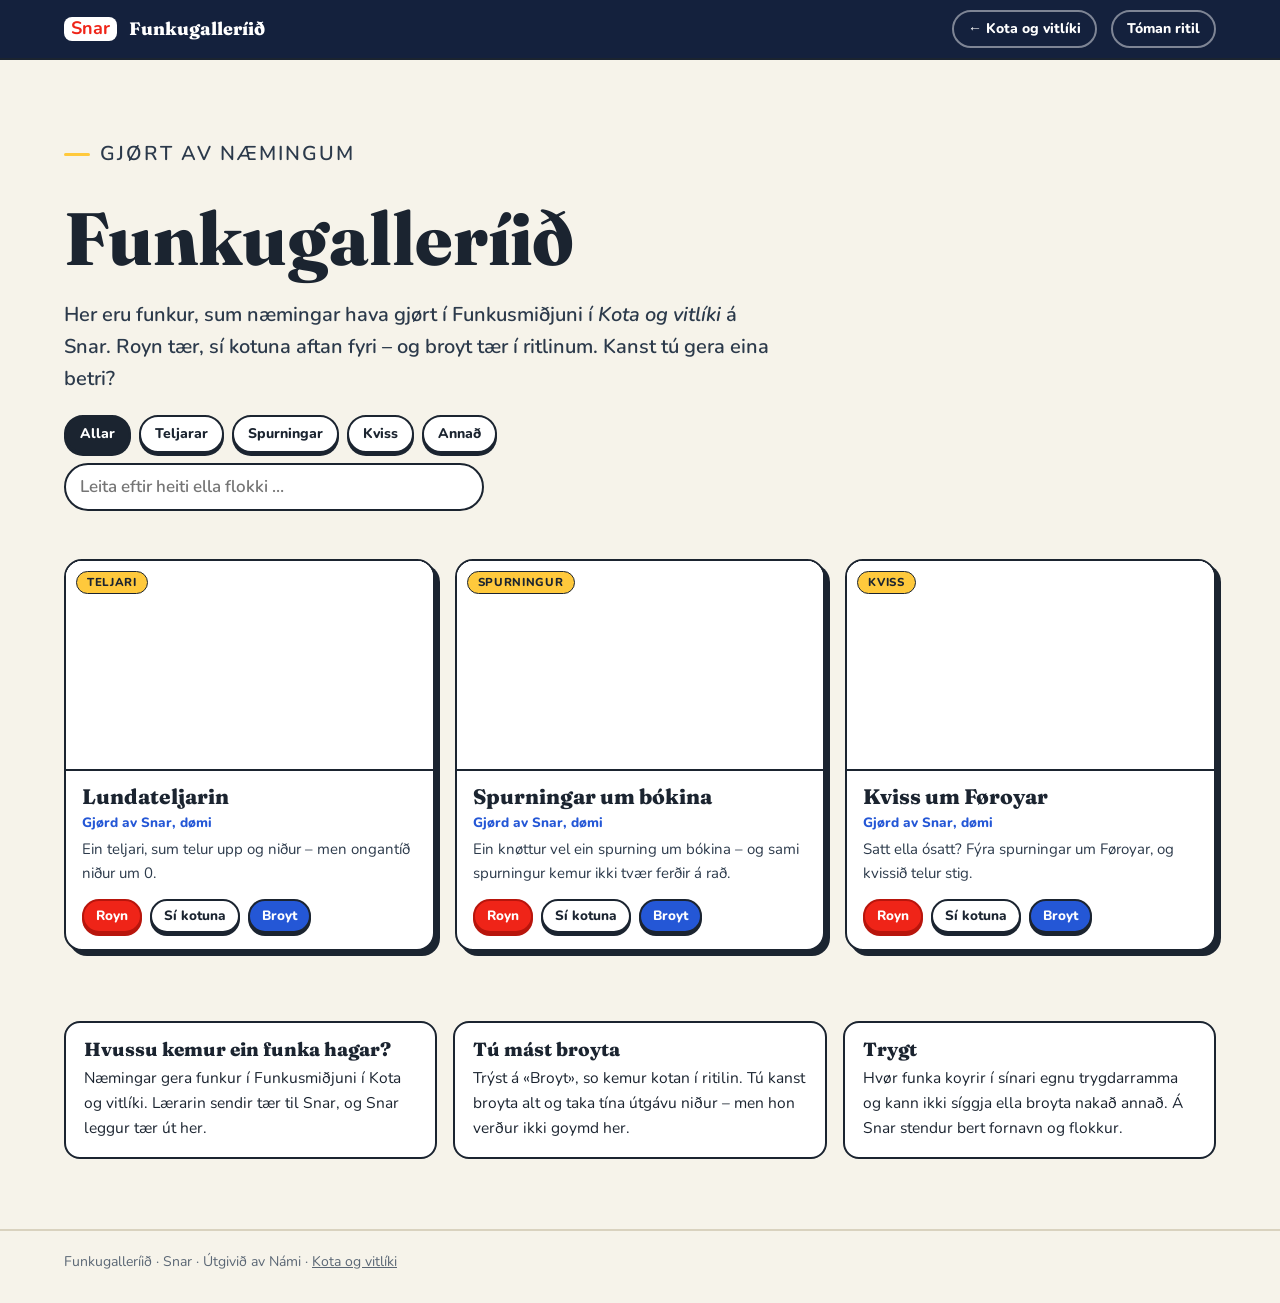
==== index.html @ 1ce0456b "Funkugalleríið: forsíða, ritil og skript" ====
<!DOCTYPE html>
<html lang="fo">
<head>
<meta charset="utf-8">
<meta name="viewport" content="width=device-width,initial-scale=1">
<title>Funkugalleríið · Snar</title>
<meta name="description" content="Funkur, sum næmingar hava gjørt í Kota og vitlíki á Snar. Royn tær, sí kotuna og broyt tær.">
<link href="https://fonts.googleapis.com/css2?family=Fraunces:opsz,wght@9..144,700;9..144,800&family=Nunito:wght@400;600;700;800&display=swap" rel="stylesheet">
<link rel="stylesheet" href="felags.css">
<style>
.hero{padding-top:clamp(30px,5vw,60px);padding-bottom:clamp(20px,3vw,34px)}
.hero h1{font-size:clamp(40px,6vw,74px);margin:10px 0 12px}
.hero p{max-width:720px;font-size:clamp(17px,1.8vw,20px);font-weight:600;color:var(--ink2)}
.filters{display:flex;flex-wrap:wrap;gap:8px;margin:18px 0 6px}
.filters button{min-height:38px;padding:6px 14px;border-radius:999px;border:2px solid var(--ink);background:var(--w);font:800 14px/1.2 Nunito,sans-serif;cursor:pointer;box-shadow:0 3px 0 var(--ink)}
.filters button[aria-pressed="true"]{background:var(--ink);color:#fff}
.search{display:flex;gap:8px;margin-top:10px;max-width:420px}
.search input{flex:1;min-height:42px;padding:8px 14px;border:2px solid var(--ink);border-radius:999px;background:var(--w);font-weight:600}
.grid{display:grid;grid-template-columns:repeat(auto-fill,minmax(280px,1fr));gap:20px;padding-top:14px;padding-bottom:clamp(40px,6vw,70px)}
.card{display:flex;flex-direction:column;background:var(--w);border:2px solid var(--ink);border-radius:18px;box-shadow:5px 5px 0 var(--ink);overflow:hidden}
.card__view{position:relative;height:210px;background:#fff;border-bottom:2px solid var(--ink);overflow:hidden}
.card__view iframe{position:absolute;left:0;top:0;width:200%;height:200%;border:0;transform:scale(.5);transform-origin:0 0;pointer-events:none;background:#fff}
.card__view button{position:absolute;inset:0;width:100%;height:100%;border:0;background:transparent;cursor:pointer}
.card__view button:hover{background:rgba(255,201,60,.12)}
.card__slag{position:absolute;left:10px;top:10px;padding:3px 10px;border-radius:999px;border:1.5px solid var(--ink);background:var(--yel);font:800 11.5px/1.3 Nunito,sans-serif;letter-spacing:.06em;text-transform:uppercase;pointer-events:none}
.card__body{display:flex;flex-direction:column;gap:6px;padding:14px 16px 16px;flex:1}
.card__body h2{font-size:21px}
.card__by{font:800 13.5px/1.3 Nunito,sans-serif;color:var(--c1)}
.card__body p{margin:0;font-size:15px;color:var(--ink2);flex:1}
.card__btns{display:flex;flex-wrap:wrap;gap:8px;margin-top:8px}
.tomt{grid-column:1/-1;padding:24px;border:2px dashed var(--line);border-radius:18px;text-align:center;color:var(--mut);font-weight:700}
.info{display:grid;grid-template-columns:repeat(3,minmax(0,1fr));gap:16px;padding-bottom:clamp(40px,6vw,70px)}
.info div{background:var(--w);border:2px solid var(--ink);border-radius:16px;padding:16px 18px;font-size:15.5px}
.info h3{font-size:19px;margin-bottom:6px}
/* modal */
.modal{position:fixed;inset:0;z-index:50;display:flex;align-items:center;justify-content:center;padding:clamp(8px,3vw,30px);background:rgba(20,33,61,.72)}
.modal__box{display:flex;flex-direction:column;width:min(1100px,100%);height:min(820px,100%);background:var(--w);border:2px solid var(--ink);border-radius:18px;overflow:hidden;box-shadow:8px 8px 0 var(--ink)}
.modal__bar{display:flex;align-items:center;flex-wrap:wrap;gap:8px;padding:10px 12px;border-bottom:2px solid var(--ink);background:var(--yel2)}
.modal__bar b{margin-right:auto;font:800 17px/1.2 Fraunces,serif}
.modal__bar small{display:block;font:700 13px/1.2 Nunito,sans-serif;color:var(--mut)}
.modal iframe{flex:1;width:100%;border:0;background:#fff}
.modal pre{flex:1;margin:0;overflow:auto;padding:14px 16px;background:#0f172a;color:#e2e8f0;font:14px/1.55 ui-monospace,Consolas,monospace;white-space:pre;tab-size:2}
footer{border-top:2px solid var(--line);padding:20px 0 30px;color:var(--mut);font-size:14px}
@media (max-width:820px){.info{grid-template-columns:1fr}}
</style>
</head>
<body>
<header class="top"><div class="wrap">
 <a class="brand" href="./"><b>Snar</b>Funkugalleríið</a>
 <a href="https://snardev.ctrl.fo/temasavn/nattura-og-visindi/kota-og-vitliki" data-snar>← Kota og vitlíki</a>
 <a href="ritil.html">Tóman ritil</a>
</div></header>

<main>
 <section class="wrap hero">
  <p class="kicker">Gjørt av næmingum</p>
  <h1>Funkugalleríið</h1>
  <p>Her eru funkur, sum næmingar hava gjørt í Funkusmiðjuni í <i>Kota og vitlíki</i> á Snar. Royn tær, sí kotuna aftan fyri – og broyt tær í ritlinum. Kanst tú gera eina betri?</p>
  <div class="filters" role="group" aria-label="Vel slag">
   <button type="button" data-slag="" aria-pressed="true">Allar</button>
   <button type="button" data-slag="teljari" aria-pressed="false">Teljarar</button>
   <button type="button" data-slag="spurningur" aria-pressed="false">Spurningar</button>
   <button type="button" data-slag="kviss" aria-pressed="false">Kviss</button>
   <button type="button" data-slag="annad" aria-pressed="false">Annað</button>
  </div>
  <div class="search"><input type="search" placeholder="Leita eftir heiti ella flokki …" aria-label="Leita" data-leita></div>
 </section>

 <section class="wrap grid" data-grid aria-live="polite"><p class="tomt">Heinti funkurnar …</p></section>

 <section class="wrap info">
  <div><h3>Hvussu kemur ein funka hagar?</h3>Næmingar gera funkur í Funkusmiðjuni í Kota og vitlíki. Lærarin sendir tær til Snar, og Snar leggur tær út her.</div>
  <div><h3>Tú mást broyta</h3>Trýst á «Broyt», so kemur kotan í ritilin. Tú kanst broyta alt og taka tína útgávu niður – men hon verður ikki goymd her.</div>
  <div><h3>Trygt</h3>Hvør funka koyrir í sínari egnu trygdarramma og kann ikki síggja ella broyta nakað annað. Á Snar stendur bert fornavn og flokkur.</div>
 </section>
</main>

<footer><div class="wrap">Funkugalleríið · Snar · Útgivið av Námi · <a href="https://snardev.ctrl.fo/temasavn/nattura-og-visindi/kota-og-vitliki" data-snar>Kota og vitlíki</a></div></footer>

<div class="modal" data-modal hidden role="dialog" aria-modal="true" aria-labelledby="m-title">
 <div class="modal__box">
  <div class="modal__bar"><b id="m-title" data-m-title></b><a class="btn btn--sm" data-m-edit href="#">Broyt í ritlinum</a><button class="btn btn--sm" type="button" data-m-code>Sí kotuna</button><button class="btn btn--sm btn--red" type="button" data-m-close>Lat aftur ✕</button></div>
  <iframe data-m-frame title="Funkan" sandbox="allow-scripts allow-modals allow-forms"></iframe>
  <pre data-m-pre hidden></pre>
 </div>
</div>

<script>
(function(){
 'use strict';
 var SLAG={teljari:'Teljari',spurningur:'Spurningur',kviss:'Kviss',annad:'Annað'};
 var grid=document.querySelector('[data-grid]'),list=[],slag='',q='';
 function esc(s){return String(s==null?'':s).replace(/&/g,'&amp;').replace(/</g,'&lt;').replace(/>/g,'&gt;').replace(/"/g,'&quot;');}
 function by(f){var t=f.gjord_av||'';if(f.flokkur)t+=(t?', ':'')+f.flokkur;if(f.skuli)t+=' · '+f.skuli;return t;}
 var cache={};
 function code(fila){if(!cache[fila])cache[fila]=fetch(fila,{cache:'no-store'}).then(function(r){if(!r.ok)throw 0;return r.text();});return cache[fila];}
 function fill(fr,fila){code(fila).then(function(t){fr.srcdoc=t;}).catch(function(){fr.srcdoc='<p style="font-family:Arial;color:#888;padding:20px">Funkan fanst ikki.</p>';});}
 function render(){
  var vis=list.filter(function(f){return (!slag||(f.slag||'annad')===slag)&&(!q||(f.heiti+' '+by(f)+' '+(f.lysing||'')).toLowerCase().indexOf(q)>=0);});
  if(!vis.length){grid.innerHTML='<p class="tomt">Eingin funka passar. Royn eitt annað orð ella vel «Allar».</p>';return;}
  grid.innerHTML=vis.map(function(f,i){var n=list.indexOf(f);return '<article class="card"><div class="card__view"><iframe tabindex="-1" aria-hidden="true" sandbox="allow-scripts" data-src="'+esc(f.fila)+'" title="Forsýning"></iframe><span class="card__slag">'+esc(SLAG[f.slag]||'Annað')+'</span><button type="button" data-open="'+n+'" aria-label="Royn '+esc(f.heiti)+'"></button></div>'
   +'<div class="card__body"><h2>'+esc(f.heiti)+'</h2><span class="card__by">Gjørd av '+esc(by(f))+'</span><p>'+esc(f.lysing||'')+'</p>'
   +'<div class="card__btns"><button class="btn btn--sm btn--red" type="button" data-open="'+n+'">Royn</button><button class="btn btn--sm" type="button" data-code="'+n+'">Sí kotuna</button><a class="btn btn--sm btn--blue" href="ritil.html?f='+encodeURIComponent(f.fila)+'">Broyt</a></div></div></article>';}).join('');
  grid.querySelectorAll('iframe[data-src]').forEach(function(x){fill(x,x.getAttribute('data-src'));});
 }
 fetch('funkur.json',{cache:'no-store'}).then(function(r){return r.json();}).then(function(d){
  list=d.filter(function(f){return f&&f.vis!==false&&f.fila;}).sort(function(a,b){return (b.dato||'').localeCompare(a.dato||'');});render();
 }).catch(function(){grid.innerHTML='<p class="tomt">Kundi ikki heinta funkurnar. Royn aftur seinni.</p>';});
 document.querySelectorAll('[data-slag]').forEach(function(b){b.addEventListener('click',function(){slag=b.getAttribute('data-slag');document.querySelectorAll('[data-slag]').forEach(function(x){x.setAttribute('aria-pressed',String(x===b));});render();});});
 document.querySelector('[data-leita]').addEventListener('input',function(e){q=e.target.value.trim().toLowerCase();render();});
 // modal
 var modal=document.querySelector('[data-modal]'),frame=modal.querySelector('[data-m-frame]'),pre=modal.querySelector('[data-m-pre]'),codeBtn=modal.querySelector('[data-m-code]'),last=null;
 function open(n,showCode){var f=list[n];last=document.activeElement;modal.hidden=false;modal.querySelector('[data-m-title]').innerHTML=esc(f.heiti)+'<small>Gjørd av '+esc(by(f))+'</small>';modal.querySelector('[data-m-edit]').href='ritil.html?f='+encodeURIComponent(f.fila);frame.srcdoc='';pre.textContent='Heinti kotuna …';
  code(f.fila).then(function(t){pre.textContent=t;frame.srcdoc=t;}).catch(function(){pre.textContent='Kundi ikki heinta kotuna.';});
  setMode(!!showCode);modal.querySelector('[data-m-close]').focus();document.body.style.overflow='hidden';}
 function setMode(c){pre.hidden=!c;frame.hidden=c;codeBtn.textContent=c?'Royn funkuna':'Sí kotuna';}
 function close(){modal.hidden=true;frame.srcdoc='';document.body.style.overflow='';if(last)last.focus();}
 grid.addEventListener('click',function(e){var o=e.target.closest('[data-open]'),c=e.target.closest('[data-code]');if(o)open(+o.getAttribute('data-open'),false);if(c)open(+c.getAttribute('data-code'),true);});
 codeBtn.addEventListener('click',function(){setMode(!pre.hidden?false:true);});
 modal.querySelector('[data-m-close]').addEventListener('click',close);
 modal.addEventListener('click',function(e){if(e.target===modal)close();});
 document.addEventListener('keydown',function(e){if(e.key==='Escape'&&!modal.hidden)close();});
})();
</script>
</body>
</html>
---- felags.css ----
/* Funkugalleríið – Snar. Felags stílur til index.html og ritil.html */
:root{--p:#f6f3ea;--p2:#ece7d8;--ink:#1b2430;--ink2:#2c3a4b;--mut:#5b6775;--w:#fff;--line:#d9d2bf;--red:#ef2418;--red2:#b8150c;--yel:#ffc93c;--yel2:#ffe7a3;--navy:#14213d;--c1:#2457d6;--c2:#1f9d6a;--c3:#f07b1a;--c7:#7c4dff}
*,*::before,*::after{box-sizing:border-box}
html,body{margin:0;padding:0}
body{background:var(--p);color:var(--ink);font:17px/1.6 Nunito,"Segoe UI",Arial,sans-serif;min-height:100vh}
h1,h2,h3{font-family:Fraunces,Georgia,serif;font-weight:800;line-height:1.1;margin:0}
a{color:inherit}
button,input,select,textarea{font:inherit;color:inherit}
:is(a,button,input,select,textarea):focus-visible{outline:4px solid var(--yel);outline-offset:3px;border-radius:6px}
[hidden]{display:none!important}
.wrap{width:min(1240px,100%);margin-inline:auto;padding-left:clamp(16px,4vw,44px);padding-right:clamp(16px,4vw,44px)}
.top{position:sticky;top:0;z-index:20;background:var(--navy);color:#fff;border-bottom:2px solid var(--ink)}
.top .wrap{display:flex;align-items:center;flex-wrap:wrap;gap:8px 14px;padding-top:10px;padding-bottom:10px}
.top a{display:inline-flex;align-items:center;gap:6px;min-height:38px;padding:5px 14px;border-radius:999px;border:2px solid rgba(255,255,255,.45);color:#fff;text-decoration:none;font:800 14px/1.2 Nunito,sans-serif}
.top a:hover{background:rgba(255,255,255,.14)}
.top .brand{margin-right:auto;font:800 18px/1.1 Fraunces,serif;border:0;padding-left:0}
.top .brand b{color:var(--red);background:#fff;border-radius:8px;padding:2px 7px;margin-right:6px;font-family:Nunito,sans-serif}
.btn{display:inline-flex;align-items:center;justify-content:center;gap:8px;min-height:42px;padding:8px 16px;border-radius:999px;border:2px solid var(--ink);background:var(--w);color:var(--ink);font:800 14.5px/1.2 Nunito,sans-serif;box-shadow:0 3px 0 var(--ink);cursor:pointer;text-decoration:none;transition:transform .12s,box-shadow .12s}
.btn:hover{transform:translateY(2px);box-shadow:0 1px 0 var(--ink)}
.btn--red{background:var(--red);color:#fff;border-color:var(--red2);box-shadow:0 3px 0 var(--red2)}
.btn--blue{background:var(--c1);color:#fff}
.btn--sm{min-height:34px;padding:5px 12px;font-size:13.5px}
.btn svg{width:16px;height:16px}
.kicker{display:inline-flex;align-items:center;gap:10px;font:800 13px/1.4 Nunito,sans-serif;letter-spacing:.1em;text-transform:uppercase;color:var(--red)}
.kicker::before{content:"";width:26px;height:3px;background:var(--yel);border-radius:3px}
code{font:600 .92em ui-monospace,Consolas,monospace;background:var(--p2);padding:1px 6px;border-radius:6px}
@media (prefers-reduced-motion:reduce){*{transition:none!important;animation:none!important}}
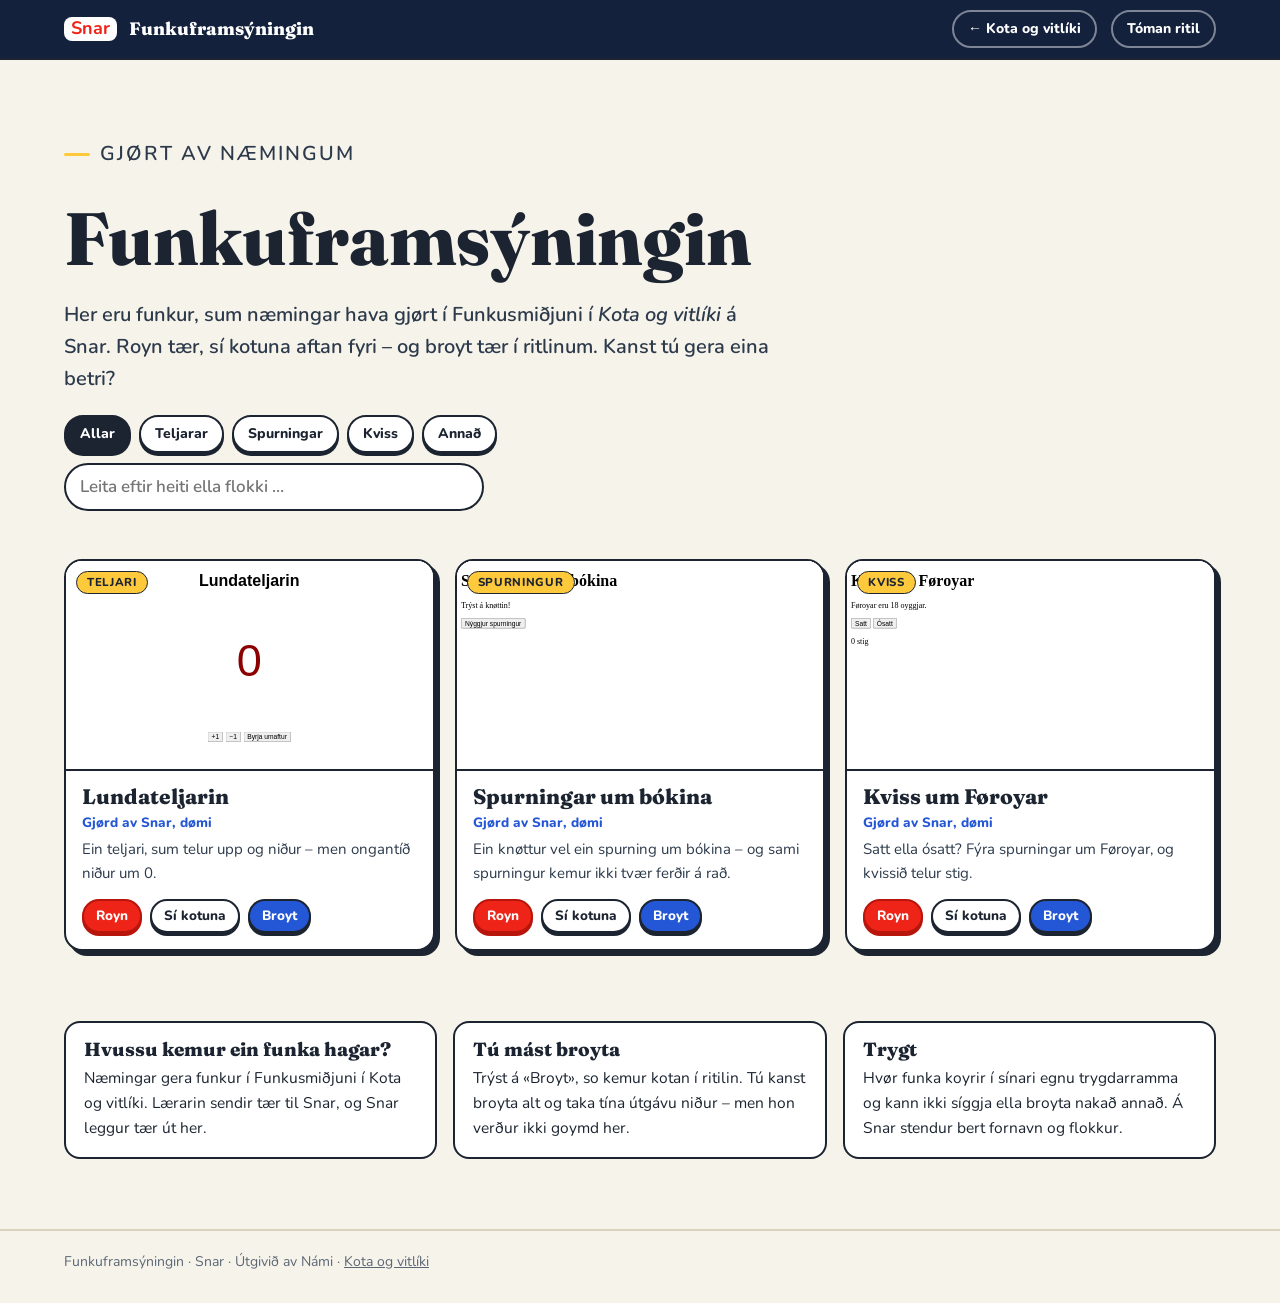
==== commit 1f77b6ef: "Funkuframsýningin: nýtt navn" ====
--- a/index.html
+++ b/index.html
@@ -1,126 +1,126 @@
-<!DOCTYPE html>
-<html lang="fo">
-<head>
-<meta charset="utf-8">
-<meta name="viewport" content="width=device-width,initial-scale=1">
-<title>Funkugalleríið · Snar</title>
-<meta name="description" content="Funkur, sum næmingar hava gjørt í Kota og vitlíki á Snar. Royn tær, sí kotuna og broyt tær.">
-<link href="https://fonts.googleapis.com/css2?family=Fraunces:opsz,wght@9..144,700;9..144,800&family=Nunito:wght@400;600;700;800&display=swap" rel="stylesheet">
-<link rel="stylesheet" href="felags.css">
-<style>
-.hero{padding-top:clamp(30px,5vw,60px);padding-bottom:clamp(20px,3vw,34px)}
-.hero h1{font-size:clamp(40px,6vw,74px);margin:10px 0 12px}
-.hero p{max-width:720px;font-size:clamp(17px,1.8vw,20px);font-weight:600;color:var(--ink2)}
-.filters{display:flex;flex-wrap:wrap;gap:8px;margin:18px 0 6px}
-.filters button{min-height:38px;padding:6px 14px;border-radius:999px;border:2px solid var(--ink);background:var(--w);font:800 14px/1.2 Nunito,sans-serif;cursor:pointer;box-shadow:0 3px 0 var(--ink)}
-.filters button[aria-pressed="true"]{background:var(--ink);color:#fff}
-.search{display:flex;gap:8px;margin-top:10px;max-width:420px}
-.search input{flex:1;min-height:42px;padding:8px 14px;border:2px solid var(--ink);border-radius:999px;background:var(--w);font-weight:600}
-.grid{display:grid;grid-template-columns:repeat(auto-fill,minmax(280px,1fr));gap:20px;padding-top:14px;padding-bottom:clamp(40px,6vw,70px)}
-.card{display:flex;flex-direction:column;background:var(--w);border:2px solid var(--ink);border-radius:18px;box-shadow:5px 5px 0 var(--ink);overflow:hidden}
-.card__view{position:relative;height:210px;background:#fff;border-bottom:2px solid var(--ink);overflow:hidden}
-.card__view iframe{position:absolute;left:0;top:0;width:200%;height:200%;border:0;transform:scale(.5);transform-origin:0 0;pointer-events:none;background:#fff}
-.card__view button{position:absolute;inset:0;width:100%;height:100%;border:0;background:transparent;cursor:pointer}
-.card__view button:hover{background:rgba(255,201,60,.12)}
-.card__slag{position:absolute;left:10px;top:10px;padding:3px 10px;border-radius:999px;border:1.5px solid var(--ink);background:var(--yel);font:800 11.5px/1.3 Nunito,sans-serif;letter-spacing:.06em;text-transform:uppercase;pointer-events:none}
-.card__body{display:flex;flex-direction:column;gap:6px;padding:14px 16px 16px;flex:1}
-.card__body h2{font-size:21px}
-.card__by{font:800 13.5px/1.3 Nunito,sans-serif;color:var(--c1)}
-.card__body p{margin:0;font-size:15px;color:var(--ink2);flex:1}
-.card__btns{display:flex;flex-wrap:wrap;gap:8px;margin-top:8px}
-.tomt{grid-column:1/-1;padding:24px;border:2px dashed var(--line);border-radius:18px;text-align:center;color:var(--mut);font-weight:700}
-.info{display:grid;grid-template-columns:repeat(3,minmax(0,1fr));gap:16px;padding-bottom:clamp(40px,6vw,70px)}
-.info div{background:var(--w);border:2px solid var(--ink);border-radius:16px;padding:16px 18px;font-size:15.5px}
-.info h3{font-size:19px;margin-bottom:6px}
-/* modal */
-.modal{position:fixed;inset:0;z-index:50;display:flex;align-items:center;justify-content:center;padding:clamp(8px,3vw,30px);background:rgba(20,33,61,.72)}
-.modal__box{display:flex;flex-direction:column;width:min(1100px,100%);height:min(820px,100%);background:var(--w);border:2px solid var(--ink);border-radius:18px;overflow:hidden;box-shadow:8px 8px 0 var(--ink)}
-.modal__bar{display:flex;align-items:center;flex-wrap:wrap;gap:8px;padding:10px 12px;border-bottom:2px solid var(--ink);background:var(--yel2)}
-.modal__bar b{margin-right:auto;font:800 17px/1.2 Fraunces,serif}
-.modal__bar small{display:block;font:700 13px/1.2 Nunito,sans-serif;color:var(--mut)}
-.modal iframe{flex:1;width:100%;border:0;background:#fff}
-.modal pre{flex:1;margin:0;overflow:auto;padding:14px 16px;background:#0f172a;color:#e2e8f0;font:14px/1.55 ui-monospace,Consolas,monospace;white-space:pre;tab-size:2}
-footer{border-top:2px solid var(--line);padding:20px 0 30px;color:var(--mut);font-size:14px}
-@media (max-width:820px){.info{grid-template-columns:1fr}}
-</style>
-</head>
-<body>
-<header class="top"><div class="wrap">
- <a class="brand" href="./"><b>Snar</b>Funkugalleríið</a>
- <a href="https://snardev.ctrl.fo/temasavn/nattura-og-visindi/kota-og-vitliki" data-snar>← Kota og vitlíki</a>
- <a href="ritil.html">Tóman ritil</a>
-</div></header>
-
-<main>
- <section class="wrap hero">
-  <p class="kicker">Gjørt av næmingum</p>
-  <h1>Funkugalleríið</h1>
-  <p>Her eru funkur, sum næmingar hava gjørt í Funkusmiðjuni í <i>Kota og vitlíki</i> á Snar. Royn tær, sí kotuna aftan fyri – og broyt tær í ritlinum. Kanst tú gera eina betri?</p>
-  <div class="filters" role="group" aria-label="Vel slag">
-   <button type="button" data-slag="" aria-pressed="true">Allar</button>
-   <button type="button" data-slag="teljari" aria-pressed="false">Teljarar</button>
-   <button type="button" data-slag="spurningur" aria-pressed="false">Spurningar</button>
-   <button type="button" data-slag="kviss" aria-pressed="false">Kviss</button>
-   <button type="button" data-slag="annad" aria-pressed="false">Annað</button>
-  </div>
-  <div class="search"><input type="search" placeholder="Leita eftir heiti ella flokki …" aria-label="Leita" data-leita></div>
- </section>
-
- <section class="wrap grid" data-grid aria-live="polite"><p class="tomt">Heinti funkurnar …</p></section>
-
- <section class="wrap info">
-  <div><h3>Hvussu kemur ein funka hagar?</h3>Næmingar gera funkur í Funkusmiðjuni í Kota og vitlíki. Lærarin sendir tær til Snar, og Snar leggur tær út her.</div>
-  <div><h3>Tú mást broyta</h3>Trýst á «Broyt», so kemur kotan í ritilin. Tú kanst broyta alt og taka tína útgávu niður – men hon verður ikki goymd her.</div>
-  <div><h3>Trygt</h3>Hvør funka koyrir í sínari egnu trygdarramma og kann ikki síggja ella broyta nakað annað. Á Snar stendur bert fornavn og flokkur.</div>
- </section>
-</main>
-
-<footer><div class="wrap">Funkugalleríið · Snar · Útgivið av Námi · <a href="https://snardev.ctrl.fo/temasavn/nattura-og-visindi/kota-og-vitliki" data-snar>Kota og vitlíki</a></div></footer>
-
-<div class="modal" data-modal hidden role="dialog" aria-modal="true" aria-labelledby="m-title">
- <div class="modal__box">
-  <div class="modal__bar"><b id="m-title" data-m-title></b><a class="btn btn--sm" data-m-edit href="#">Broyt í ritlinum</a><button class="btn btn--sm" type="button" data-m-code>Sí kotuna</button><button class="btn btn--sm btn--red" type="button" data-m-close>Lat aftur ✕</button></div>
-  <iframe data-m-frame title="Funkan" sandbox="allow-scripts allow-modals allow-forms"></iframe>
-  <pre data-m-pre hidden></pre>
- </div>
-</div>
-
-<script>
-(function(){
- 'use strict';
- var SLAG={teljari:'Teljari',spurningur:'Spurningur',kviss:'Kviss',annad:'Annað'};
- var grid=document.querySelector('[data-grid]'),list=[],slag='',q='';
- function esc(s){return String(s==null?'':s).replace(/&/g,'&amp;').replace(/</g,'&lt;').replace(/>/g,'&gt;').replace(/"/g,'&quot;');}
- function by(f){var t=f.gjord_av||'';if(f.flokkur)t+=(t?', ':'')+f.flokkur;if(f.skuli)t+=' · '+f.skuli;return t;}
- var cache={};
- function code(fila){if(!cache[fila])cache[fila]=fetch(fila,{cache:'no-store'}).then(function(r){if(!r.ok)throw 0;return r.text();});return cache[fila];}
- function fill(fr,fila){code(fila).then(function(t){fr.srcdoc=t;}).catch(function(){fr.srcdoc='<p style="font-family:Arial;color:#888;padding:20px">Funkan fanst ikki.</p>';});}
- function render(){
-  var vis=list.filter(function(f){return (!slag||(f.slag||'annad')===slag)&&(!q||(f.heiti+' '+by(f)+' '+(f.lysing||'')).toLowerCase().indexOf(q)>=0);});
-  if(!vis.length){grid.innerHTML='<p class="tomt">Eingin funka passar. Royn eitt annað orð ella vel «Allar».</p>';return;}
-  grid.innerHTML=vis.map(function(f,i){var n=list.indexOf(f);return '<article class="card"><div class="card__view"><iframe tabindex="-1" aria-hidden="true" sandbox="allow-scripts" data-src="'+esc(f.fila)+'" title="Forsýning"></iframe><span class="card__slag">'+esc(SLAG[f.slag]||'Annað')+'</span><button type="button" data-open="'+n+'" aria-label="Royn '+esc(f.heiti)+'"></button></div>'
-   +'<div class="card__body"><h2>'+esc(f.heiti)+'</h2><span class="card__by">Gjørd av '+esc(by(f))+'</span><p>'+esc(f.lysing||'')+'</p>'
-   +'<div class="card__btns"><button class="btn btn--sm btn--red" type="button" data-open="'+n+'">Royn</button><button class="btn btn--sm" type="button" data-code="'+n+'">Sí kotuna</button><a class="btn btn--sm btn--blue" href="ritil.html?f='+encodeURIComponent(f.fila)+'">Broyt</a></div></div></article>';}).join('');
-  grid.querySelectorAll('iframe[data-src]').forEach(function(x){fill(x,x.getAttribute('data-src'));});
- }
- fetch('funkur.json',{cache:'no-store'}).then(function(r){return r.json();}).then(function(d){
-  list=d.filter(function(f){return f&&f.vis!==false&&f.fila;}).sort(function(a,b){return (b.dato||'').localeCompare(a.dato||'');});render();
- }).catch(function(){grid.innerHTML='<p class="tomt">Kundi ikki heinta funkurnar. Royn aftur seinni.</p>';});
- document.querySelectorAll('[data-slag]').forEach(function(b){b.addEventListener('click',function(){slag=b.getAttribute('data-slag');document.querySelectorAll('[data-slag]').forEach(function(x){x.setAttribute('aria-pressed',String(x===b));});render();});});
- document.querySelector('[data-leita]').addEventListener('input',function(e){q=e.target.value.trim().toLowerCase();render();});
- // modal
- var modal=document.querySelector('[data-modal]'),frame=modal.querySelector('[data-m-frame]'),pre=modal.querySelector('[data-m-pre]'),codeBtn=modal.querySelector('[data-m-code]'),last=null;
- function open(n,showCode){var f=list[n];last=document.activeElement;modal.hidden=false;modal.querySelector('[data-m-title]').innerHTML=esc(f.heiti)+'<small>Gjørd av '+esc(by(f))+'</small>';modal.querySelector('[data-m-edit]').href='ritil.html?f='+encodeURIComponent(f.fila);frame.srcdoc='';pre.textContent='Heinti kotuna …';
-  code(f.fila).then(function(t){pre.textContent=t;frame.srcdoc=t;}).catch(function(){pre.textContent='Kundi ikki heinta kotuna.';});
-  setMode(!!showCode);modal.querySelector('[data-m-close]').focus();document.body.style.overflow='hidden';}
- function setMode(c){pre.hidden=!c;frame.hidden=c;codeBtn.textContent=c?'Royn funkuna':'Sí kotuna';}
- function close(){modal.hidden=true;frame.srcdoc='';document.body.style.overflow='';if(last)last.focus();}
- grid.addEventListener('click',function(e){var o=e.target.closest('[data-open]'),c=e.target.closest('[data-code]');if(o)open(+o.getAttribute('data-open'),false);if(c)open(+c.getAttribute('data-code'),true);});
- codeBtn.addEventListener('click',function(){setMode(!pre.hidden?false:true);});
- modal.querySelector('[data-m-close]').addEventListener('click',close);
- modal.addEventListener('click',function(e){if(e.target===modal)close();});
- document.addEventListener('keydown',function(e){if(e.key==='Escape'&&!modal.hidden)close();});
-})();
-</script>
-</body>
-</html>
+<!DOCTYPE html>
+<html lang="fo">
+<head>
+<meta charset="utf-8">
+<meta name="viewport" content="width=device-width,initial-scale=1">
+<title>Funkuframsýningin · Snar</title>
+<meta name="description" content="Funkur, sum næmingar hava gjørt í Kota og vitlíki á Snar. Royn tær, sí kotuna og broyt tær.">
+<link href="https://fonts.googleapis.com/css2?family=Fraunces:opsz,wght@9..144,700;9..144,800&family=Nunito:wght@400;600;700;800&display=swap" rel="stylesheet">
+<link rel="stylesheet" href="felags.css">
+<style>
+.hero{padding-top:clamp(30px,5vw,60px);padding-bottom:clamp(20px,3vw,34px)}
+.hero h1{font-size:clamp(40px,6vw,74px);margin:10px 0 12px}
+.hero p{max-width:720px;font-size:clamp(17px,1.8vw,20px);font-weight:600;color:var(--ink2)}
+.filters{display:flex;flex-wrap:wrap;gap:8px;margin:18px 0 6px}
+.filters button{min-height:38px;padding:6px 14px;border-radius:999px;border:2px solid var(--ink);background:var(--w);font:800 14px/1.2 Nunito,sans-serif;cursor:pointer;box-shadow:0 3px 0 var(--ink)}
+.filters button[aria-pressed="true"]{background:var(--ink);color:#fff}
+.search{display:flex;gap:8px;margin-top:10px;max-width:420px}
+.search input{flex:1;min-height:42px;padding:8px 14px;border:2px solid var(--ink);border-radius:999px;background:var(--w);font-weight:600}
+.grid{display:grid;grid-template-columns:repeat(auto-fill,minmax(280px,1fr));gap:20px;padding-top:14px;padding-bottom:clamp(40px,6vw,70px)}
+.card{display:flex;flex-direction:column;background:var(--w);border:2px solid var(--ink);border-radius:18px;box-shadow:5px 5px 0 var(--ink);overflow:hidden}
+.card__view{position:relative;height:210px;background:#fff;border-bottom:2px solid var(--ink);overflow:hidden}
+.card__view iframe{position:absolute;left:0;top:0;width:200%;height:200%;border:0;transform:scale(.5);transform-origin:0 0;pointer-events:none;background:#fff}
+.card__view button{position:absolute;inset:0;width:100%;height:100%;border:0;background:transparent;cursor:pointer}
+.card__view button:hover{background:rgba(255,201,60,.12)}
+.card__slag{position:absolute;left:10px;top:10px;padding:3px 10px;border-radius:999px;border:1.5px solid var(--ink);background:var(--yel);font:800 11.5px/1.3 Nunito,sans-serif;letter-spacing:.06em;text-transform:uppercase;pointer-events:none}
+.card__body{display:flex;flex-direction:column;gap:6px;padding:14px 16px 16px;flex:1}
+.card__body h2{font-size:21px}
+.card__by{font:800 13.5px/1.3 Nunito,sans-serif;color:var(--c1)}
+.card__body p{margin:0;font-size:15px;color:var(--ink2);flex:1}
+.card__btns{display:flex;flex-wrap:wrap;gap:8px;margin-top:8px}
+.tomt{grid-column:1/-1;padding:24px;border:2px dashed var(--line);border-radius:18px;text-align:center;color:var(--mut);font-weight:700}
+.info{display:grid;grid-template-columns:repeat(3,minmax(0,1fr));gap:16px;padding-bottom:clamp(40px,6vw,70px)}
+.info div{background:var(--w);border:2px solid var(--ink);border-radius:16px;padding:16px 18px;font-size:15.5px}
+.info h3{font-size:19px;margin-bottom:6px}
+/* modal */
+.modal{position:fixed;inset:0;z-index:50;display:flex;align-items:center;justify-content:center;padding:clamp(8px,3vw,30px);background:rgba(20,33,61,.72)}
+.modal__box{display:flex;flex-direction:column;width:min(1100px,100%);height:min(820px,100%);background:var(--w);border:2px solid var(--ink);border-radius:18px;overflow:hidden;box-shadow:8px 8px 0 var(--ink)}
+.modal__bar{display:flex;align-items:center;flex-wrap:wrap;gap:8px;padding:10px 12px;border-bottom:2px solid var(--ink);background:var(--yel2)}
+.modal__bar b{margin-right:auto;font:800 17px/1.2 Fraunces,serif}
+.modal__bar small{display:block;font:700 13px/1.2 Nunito,sans-serif;color:var(--mut)}
+.modal iframe{flex:1;width:100%;border:0;background:#fff}
+.modal pre{flex:1;margin:0;overflow:auto;padding:14px 16px;background:#0f172a;color:#e2e8f0;font:14px/1.55 ui-monospace,Consolas,monospace;white-space:pre;tab-size:2}
+footer{border-top:2px solid var(--line);padding:20px 0 30px;color:var(--mut);font-size:14px}
+@media (max-width:820px){.info{grid-template-columns:1fr}}
+</style>
+</head>
+<body>
+<header class="top"><div class="wrap">
+ <a class="brand" href="./"><b>Snar</b>Funkuframsýningin</a>
+ <a href="https://snardev.ctrl.fo/temasavn/nattura-og-visindi/kota-og-vitliki" data-snar>← Kota og vitlíki</a>
+ <a href="ritil.html">Tóman ritil</a>
+</div></header>
+
+<main>
+ <section class="wrap hero">
+  <p class="kicker">Gjørt av næmingum</p>
+  <h1>Funkuframsýningin</h1>
+  <p>Her eru funkur, sum næmingar hava gjørt í Funkusmiðjuni í <i>Kota og vitlíki</i> á Snar. Royn tær, sí kotuna aftan fyri – og broyt tær í ritlinum. Kanst tú gera eina betri?</p>
+  <div class="filters" role="group" aria-label="Vel slag">
+   <button type="button" data-slag="" aria-pressed="true">Allar</button>
+   <button type="button" data-slag="teljari" aria-pressed="false">Teljarar</button>
+   <button type="button" data-slag="spurningur" aria-pressed="false">Spurningar</button>
+   <button type="button" data-slag="kviss" aria-pressed="false">Kviss</button>
+   <button type="button" data-slag="annad" aria-pressed="false">Annað</button>
+  </div>
+  <div class="search"><input type="search" placeholder="Leita eftir heiti ella flokki …" aria-label="Leita" data-leita></div>
+ </section>
+
+ <section class="wrap grid" data-grid aria-live="polite"><p class="tomt">Heinti funkurnar …</p></section>
+
+ <section class="wrap info">
+  <div><h3>Hvussu kemur ein funka hagar?</h3>Næmingar gera funkur í Funkusmiðjuni í Kota og vitlíki. Lærarin sendir tær til Snar, og Snar leggur tær út her.</div>
+  <div><h3>Tú mást broyta</h3>Trýst á «Broyt», so kemur kotan í ritilin. Tú kanst broyta alt og taka tína útgávu niður – men hon verður ikki goymd her.</div>
+  <div><h3>Trygt</h3>Hvør funka koyrir í sínari egnu trygdarramma og kann ikki síggja ella broyta nakað annað. Á Snar stendur bert fornavn og flokkur.</div>
+ </section>
+</main>
+
+<footer><div class="wrap">Funkuframsýningin · Snar · Útgivið av Námi · <a href="https://snardev.ctrl.fo/temasavn/nattura-og-visindi/kota-og-vitliki" data-snar>Kota og vitlíki</a></div></footer>
+
+<div class="modal" data-modal hidden role="dialog" aria-modal="true" aria-labelledby="m-title">
+ <div class="modal__box">
+  <div class="modal__bar"><b id="m-title" data-m-title></b><a class="btn btn--sm" data-m-edit href="#">Broyt í ritlinum</a><button class="btn btn--sm" type="button" data-m-code>Sí kotuna</button><button class="btn btn--sm btn--red" type="button" data-m-close>Lat aftur ✕</button></div>
+  <iframe data-m-frame title="Funkan" sandbox="allow-scripts allow-modals allow-forms"></iframe>
+  <pre data-m-pre hidden></pre>
+ </div>
+</div>
+
+<script>
+(function(){
+ 'use strict';
+ var SLAG={teljari:'Teljari',spurningur:'Spurningur',kviss:'Kviss',annad:'Annað'};
+ var grid=document.querySelector('[data-grid]'),list=[],slag='',q='';
+ function esc(s){return String(s==null?'':s).replace(/&/g,'&amp;').replace(/</g,'&lt;').replace(/>/g,'&gt;').replace(/"/g,'&quot;');}
+ function by(f){var t=f.gjord_av||'';if(f.flokkur)t+=(t?', ':'')+f.flokkur;if(f.skuli)t+=' · '+f.skuli;return t;}
+ var cache={};
+ function code(fila){if(!cache[fila])cache[fila]=fetch(fila,{cache:'no-store'}).then(function(r){if(!r.ok)throw 0;return r.text();});return cache[fila];}
+ function fill(fr,fila){code(fila).then(function(t){fr.srcdoc=t;}).catch(function(){fr.srcdoc='<p style="font-family:Arial;color:#888;padding:20px">Funkan fanst ikki.</p>';});}
+ function render(){
+  var vis=list.filter(function(f){return (!slag||(f.slag||'annad')===slag)&&(!q||(f.heiti+' '+by(f)+' '+(f.lysing||'')).toLowerCase().indexOf(q)>=0);});
+  if(!vis.length){grid.innerHTML='<p class="tomt">Eingin funka passar. Royn eitt annað orð ella vel «Allar».</p>';return;}
+  grid.innerHTML=vis.map(function(f,i){var n=list.indexOf(f);return '<article class="card"><div class="card__view"><iframe tabindex="-1" aria-hidden="true" sandbox="allow-scripts" data-src="'+esc(f.fila)+'" title="Forsýning"></iframe><span class="card__slag">'+esc(SLAG[f.slag]||'Annað')+'</span><button type="button" data-open="'+n+'" aria-label="Royn '+esc(f.heiti)+'"></button></div>'
+   +'<div class="card__body"><h2>'+esc(f.heiti)+'</h2><span class="card__by">Gjørd av '+esc(by(f))+'</span><p>'+esc(f.lysing||'')+'</p>'
+   +'<div class="card__btns"><button class="btn btn--sm btn--red" type="button" data-open="'+n+'">Royn</button><button class="btn btn--sm" type="button" data-code="'+n+'">Sí kotuna</button><a class="btn btn--sm btn--blue" href="ritil.html?f='+encodeURIComponent(f.fila)+'">Broyt</a></div></div></article>';}).join('');
+  grid.querySelectorAll('iframe[data-src]').forEach(function(x){fill(x,x.getAttribute('data-src'));});
+ }
+ fetch('funkur.json',{cache:'no-store'}).then(function(r){return r.json();}).then(function(d){
+  list=d.filter(function(f){return f&&f.vis!==false&&f.fila;}).sort(function(a,b){return (b.dato||'').localeCompare(a.dato||'');});render();
+ }).catch(function(){grid.innerHTML='<p class="tomt">Kundi ikki heinta funkurnar. Royn aftur seinni.</p>';});
+ document.querySelectorAll('[data-slag]').forEach(function(b){b.addEventListener('click',function(){slag=b.getAttribute('data-slag');document.querySelectorAll('[data-slag]').forEach(function(x){x.setAttribute('aria-pressed',String(x===b));});render();});});
+ document.querySelector('[data-leita]').addEventListener('input',function(e){q=e.target.value.trim().toLowerCase();render();});
+ // modal
+ var modal=document.querySelector('[data-modal]'),frame=modal.querySelector('[data-m-frame]'),pre=modal.querySelector('[data-m-pre]'),codeBtn=modal.querySelector('[data-m-code]'),last=null;
+ function open(n,showCode){var f=list[n];last=document.activeElement;modal.hidden=false;modal.querySelector('[data-m-title]').innerHTML=esc(f.heiti)+'<small>Gjørd av '+esc(by(f))+'</small>';modal.querySelector('[data-m-edit]').href='ritil.html?f='+encodeURIComponent(f.fila);frame.srcdoc='';pre.textContent='Heinti kotuna …';
+  code(f.fila).then(function(t){pre.textContent=t;frame.srcdoc=t;}).catch(function(){pre.textContent='Kundi ikki heinta kotuna.';});
+  setMode(!!showCode);modal.querySelector('[data-m-close]').focus();document.body.style.overflow='hidden';}
+ function setMode(c){pre.hidden=!c;frame.hidden=c;codeBtn.textContent=c?'Royn funkuna':'Sí kotuna';}
+ function close(){modal.hidden=true;frame.srcdoc='';document.body.style.overflow='';if(last)last.focus();}
+ grid.addEventListener('click',function(e){var o=e.target.closest('[data-open]'),c=e.target.closest('[data-code]');if(o)open(+o.getAttribute('data-open'),false);if(c)open(+c.getAttribute('data-code'),true);});
+ codeBtn.addEventListener('click',function(){setMode(!pre.hidden?false:true);});
+ modal.querySelector('[data-m-close]').addEventListener('click',close);
+ modal.addEventListener('click',function(e){if(e.target===modal)close();});
+ document.addEventListener('keydown',function(e){if(e.key==='Escape'&&!modal.hidden)close();});
+})();
+</script>
+</body>
+</html>
--- a/felags.css
+++ b/felags.css
@@ -1,27 +1,27 @@
-/* Funkugalleríið – Snar. Felags stílur til index.html og ritil.html */
-:root{--p:#f6f3ea;--p2:#ece7d8;--ink:#1b2430;--ink2:#2c3a4b;--mut:#5b6775;--w:#fff;--line:#d9d2bf;--red:#ef2418;--red2:#b8150c;--yel:#ffc93c;--yel2:#ffe7a3;--navy:#14213d;--c1:#2457d6;--c2:#1f9d6a;--c3:#f07b1a;--c7:#7c4dff}
-*,*::before,*::after{box-sizing:border-box}
-html,body{margin:0;padding:0}
-body{background:var(--p);color:var(--ink);font:17px/1.6 Nunito,"Segoe UI",Arial,sans-serif;min-height:100vh}
-h1,h2,h3{font-family:Fraunces,Georgia,serif;font-weight:800;line-height:1.1;margin:0}
-a{color:inherit}
-button,input,select,textarea{font:inherit;color:inherit}
-:is(a,button,input,select,textarea):focus-visible{outline:4px solid var(--yel);outline-offset:3px;border-radius:6px}
-[hidden]{display:none!important}
-.wrap{width:min(1240px,100%);margin-inline:auto;padding-left:clamp(16px,4vw,44px);padding-right:clamp(16px,4vw,44px)}
-.top{position:sticky;top:0;z-index:20;background:var(--navy);color:#fff;border-bottom:2px solid var(--ink)}
-.top .wrap{display:flex;align-items:center;flex-wrap:wrap;gap:8px 14px;padding-top:10px;padding-bottom:10px}
-.top a{display:inline-flex;align-items:center;gap:6px;min-height:38px;padding:5px 14px;border-radius:999px;border:2px solid rgba(255,255,255,.45);color:#fff;text-decoration:none;font:800 14px/1.2 Nunito,sans-serif}
-.top a:hover{background:rgba(255,255,255,.14)}
-.top .brand{margin-right:auto;font:800 18px/1.1 Fraunces,serif;border:0;padding-left:0}
-.top .brand b{color:var(--red);background:#fff;border-radius:8px;padding:2px 7px;margin-right:6px;font-family:Nunito,sans-serif}
-.btn{display:inline-flex;align-items:center;justify-content:center;gap:8px;min-height:42px;padding:8px 16px;border-radius:999px;border:2px solid var(--ink);background:var(--w);color:var(--ink);font:800 14.5px/1.2 Nunito,sans-serif;box-shadow:0 3px 0 var(--ink);cursor:pointer;text-decoration:none;transition:transform .12s,box-shadow .12s}
-.btn:hover{transform:translateY(2px);box-shadow:0 1px 0 var(--ink)}
-.btn--red{background:var(--red);color:#fff;border-color:var(--red2);box-shadow:0 3px 0 var(--red2)}
-.btn--blue{background:var(--c1);color:#fff}
-.btn--sm{min-height:34px;padding:5px 12px;font-size:13.5px}
-.btn svg{width:16px;height:16px}
-.kicker{display:inline-flex;align-items:center;gap:10px;font:800 13px/1.4 Nunito,sans-serif;letter-spacing:.1em;text-transform:uppercase;color:var(--red)}
-.kicker::before{content:"";width:26px;height:3px;background:var(--yel);border-radius:3px}
-code{font:600 .92em ui-monospace,Consolas,monospace;background:var(--p2);padding:1px 6px;border-radius:6px}
-@media (prefers-reduced-motion:reduce){*{transition:none!important;animation:none!important}}
+/* Funkuframsýningin – Snar. Felags stílur til index.html og ritil.html */
+:root{--p:#f6f3ea;--p2:#ece7d8;--ink:#1b2430;--ink2:#2c3a4b;--mut:#5b6775;--w:#fff;--line:#d9d2bf;--red:#ef2418;--red2:#b8150c;--yel:#ffc93c;--yel2:#ffe7a3;--navy:#14213d;--c1:#2457d6;--c2:#1f9d6a;--c3:#f07b1a;--c7:#7c4dff}
+*,*::before,*::after{box-sizing:border-box}
+html,body{margin:0;padding:0}
+body{background:var(--p);color:var(--ink);font:17px/1.6 Nunito,"Segoe UI",Arial,sans-serif;min-height:100vh}
+h1,h2,h3{font-family:Fraunces,Georgia,serif;font-weight:800;line-height:1.1;margin:0}
+a{color:inherit}
+button,input,select,textarea{font:inherit;color:inherit}
+:is(a,button,input,select,textarea):focus-visible{outline:4px solid var(--yel);outline-offset:3px;border-radius:6px}
+[hidden]{display:none!important}
+.wrap{width:min(1240px,100%);margin-inline:auto;padding-left:clamp(16px,4vw,44px);padding-right:clamp(16px,4vw,44px)}
+.top{position:sticky;top:0;z-index:20;background:var(--navy);color:#fff;border-bottom:2px solid var(--ink)}
+.top .wrap{display:flex;align-items:center;flex-wrap:wrap;gap:8px 14px;padding-top:10px;padding-bottom:10px}
+.top a{display:inline-flex;align-items:center;gap:6px;min-height:38px;padding:5px 14px;border-radius:999px;border:2px solid rgba(255,255,255,.45);color:#fff;text-decoration:none;font:800 14px/1.2 Nunito,sans-serif}
+.top a:hover{background:rgba(255,255,255,.14)}
+.top .brand{margin-right:auto;font:800 18px/1.1 Fraunces,serif;border:0;padding-left:0}
+.top .brand b{color:var(--red);background:#fff;border-radius:8px;padding:2px 7px;margin-right:6px;font-family:Nunito,sans-serif}
+.btn{display:inline-flex;align-items:center;justify-content:center;gap:8px;min-height:42px;padding:8px 16px;border-radius:999px;border:2px solid var(--ink);background:var(--w);color:var(--ink);font:800 14.5px/1.2 Nunito,sans-serif;box-shadow:0 3px 0 var(--ink);cursor:pointer;text-decoration:none;transition:transform .12s,box-shadow .12s}
+.btn:hover{transform:translateY(2px);box-shadow:0 1px 0 var(--ink)}
+.btn--red{background:var(--red);color:#fff;border-color:var(--red2);box-shadow:0 3px 0 var(--red2)}
+.btn--blue{background:var(--c1);color:#fff}
+.btn--sm{min-height:34px;padding:5px 12px;font-size:13.5px}
+.btn svg{width:16px;height:16px}
+.kicker{display:inline-flex;align-items:center;gap:10px;font:800 13px/1.4 Nunito,sans-serif;letter-spacing:.1em;text-transform:uppercase;color:var(--red)}
+.kicker::before{content:"";width:26px;height:3px;background:var(--yel);border-radius:3px}
+code{font:600 .92em ui-monospace,Consolas,monospace;background:var(--p2);padding:1px 6px;border-radius:6px}
+@media (prefers-reduced-motion:reduce){*{transition:none!important;animation:none!important}}
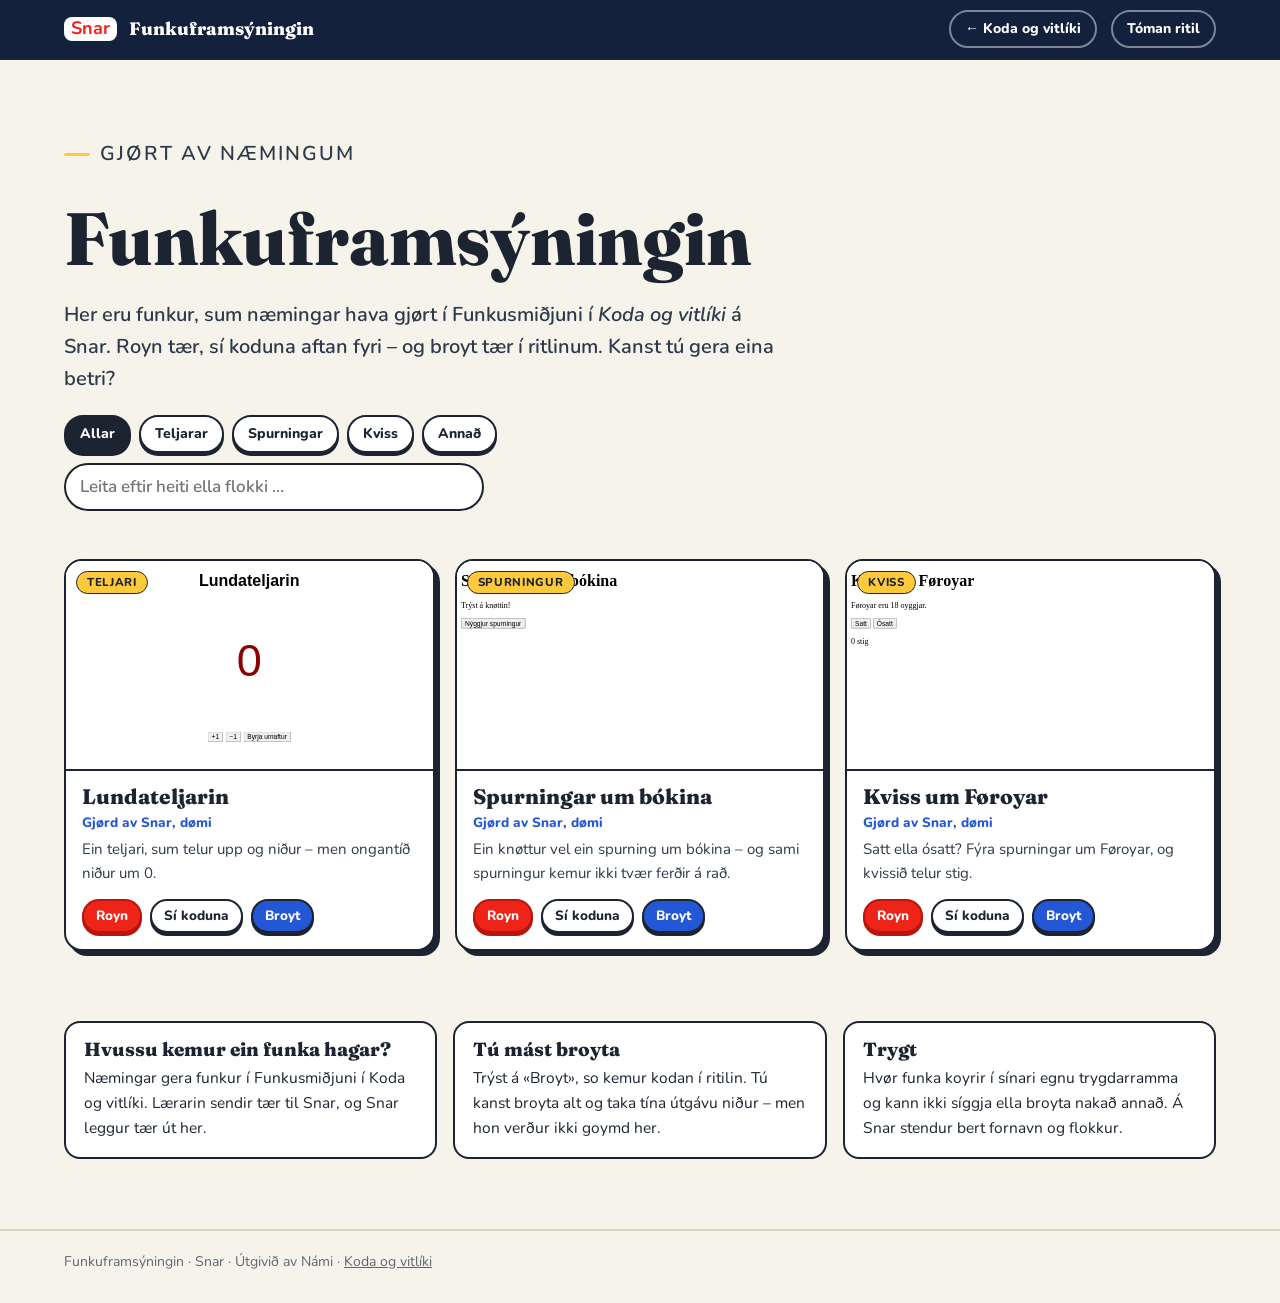
==== commit a616d2f6: "Koda og vitlíki: kota → koda; leinkjur til snar.fo og nýggju slóðina Co-Authored-By: Claude Opus 5.5" ====
--- a/index.html
+++ b/index.html
@@ -4,7 +4,7 @@
 <meta charset="utf-8">
 <meta name="viewport" content="width=device-width,initial-scale=1">
 <title>Funkuframsýningin · Snar</title>
-<meta name="description" content="Funkur, sum næmingar hava gjørt í Kota og vitlíki á Snar. Royn tær, sí kotuna og broyt tær.">
+<meta name="description" content="Funkur, sum næmingar hava gjørt í Koda og vitlíki á Snar. Royn tær, sí koduna og broyt tær.">
 <link href="https://fonts.googleapis.com/css2?family=Fraunces:opsz,wght@9..144,700;9..144,800&family=Nunito:wght@400;600;700;800&display=swap" rel="stylesheet">
 <link rel="stylesheet" href="felags.css">
 <style>
@@ -34,12 +34,13 @@
 .info h3{font-size:19px;margin-bottom:6px}
 /* modal */
 .modal{position:fixed;inset:0;z-index:50;display:flex;align-items:center;justify-content:center;padding:clamp(8px,3vw,30px);background:rgba(20,33,61,.72)}
-.modal__box{display:flex;flex-direction:column;width:min(1100px,100%);height:min(820px,100%);background:var(--w);border:2px solid var(--ink);border-radius:18px;overflow:hidden;box-shadow:8px 8px 0 var(--ink)}
-.modal__bar{display:flex;align-items:center;flex-wrap:wrap;gap:8px;padding:10px 12px;border-bottom:2px solid var(--ink);background:var(--yel2)}
+.modal__box{display:flex;flex-direction:column;width:min(1100px,100%);height:min(820px,100%);background:var(--w);border:2px solid var(--ink);border-radius:18px;box-shadow:8px 8px 0 var(--ink)}
+/* ikki overflow:hidden her – tá teknar kagin ikki altíð funkuna í rammuni */
+.modal__bar{display:flex;align-items:center;flex-wrap:wrap;gap:8px;padding:10px 12px;border-bottom:2px solid var(--ink);background:var(--yel2);border-radius:16px 16px 0 0}
 .modal__bar b{margin-right:auto;font:800 17px/1.2 Fraunces,serif}
 .modal__bar small{display:block;font:700 13px/1.2 Nunito,sans-serif;color:var(--mut)}
-.modal iframe{flex:1;width:100%;border:0;background:#fff}
-.modal pre{flex:1;margin:0;overflow:auto;padding:14px 16px;background:#0f172a;color:#e2e8f0;font:14px/1.55 ui-monospace,Consolas,monospace;white-space:pre;tab-size:2}
+.modal iframe{flex:1;width:100%;border:0;background:#fff;border-radius:0 0 16px 16px;will-change:transform}
+.modal pre{flex:1;margin:0;overflow:auto;border-radius:0 0 16px 16px;padding:14px 16px;background:#0f172a;color:#e2e8f0;font:14px/1.55 ui-monospace,Consolas,monospace;white-space:pre;tab-size:2}
 footer{border-top:2px solid var(--line);padding:20px 0 30px;color:var(--mut);font-size:14px}
 @media (max-width:820px){.info{grid-template-columns:1fr}}
 </style>
@@ -47,7 +48,7 @@
 <body>
 <header class="top"><div class="wrap">
  <a class="brand" href="./"><b>Snar</b>Funkuframsýningin</a>
- <a href="https://snardev.ctrl.fo/temasavn/nattura-og-visindi/kota-og-vitliki" data-snar>← Kota og vitlíki</a>
+ <a href="https://snar.fo/temasavn/nattura-og-visindi/koda-og-vitliki" data-snar>← Koda og vitlíki</a>
  <a href="ritil.html">Tóman ritil</a>
 </div></header>
 
@@ -55,7 +56,7 @@
  <section class="wrap hero">
   <p class="kicker">Gjørt av næmingum</p>
   <h1>Funkuframsýningin</h1>
-  <p>Her eru funkur, sum næmingar hava gjørt í Funkusmiðjuni í <i>Kota og vitlíki</i> á Snar. Royn tær, sí kotuna aftan fyri – og broyt tær í ritlinum. Kanst tú gera eina betri?</p>
+  <p>Her eru funkur, sum næmingar hava gjørt í Funkusmiðjuni í <i>Koda og vitlíki</i> á Snar. Royn tær, sí koduna aftan fyri – og broyt tær í ritlinum. Kanst tú gera eina betri?</p>
   <div class="filters" role="group" aria-label="Vel slag">
    <button type="button" data-slag="" aria-pressed="true">Allar</button>
    <button type="button" data-slag="teljari" aria-pressed="false">Teljarar</button>
@@ -69,17 +70,17 @@
  <section class="wrap grid" data-grid aria-live="polite"><p class="tomt">Heinti funkurnar …</p></section>
 
  <section class="wrap info">
-  <div><h3>Hvussu kemur ein funka hagar?</h3>Næmingar gera funkur í Funkusmiðjuni í Kota og vitlíki. Lærarin sendir tær til Snar, og Snar leggur tær út her.</div>
-  <div><h3>Tú mást broyta</h3>Trýst á «Broyt», so kemur kotan í ritilin. Tú kanst broyta alt og taka tína útgávu niður – men hon verður ikki goymd her.</div>
+  <div><h3>Hvussu kemur ein funka hagar?</h3>Næmingar gera funkur í Funkusmiðjuni í Koda og vitlíki. Lærarin sendir tær til Snar, og Snar leggur tær út her.</div>
+  <div><h3>Tú mást broyta</h3>Trýst á «Broyt», so kemur kodan í ritilin. Tú kanst broyta alt og taka tína útgávu niður – men hon verður ikki goymd her.</div>
   <div><h3>Trygt</h3>Hvør funka koyrir í sínari egnu trygdarramma og kann ikki síggja ella broyta nakað annað. Á Snar stendur bert fornavn og flokkur.</div>
  </section>
 </main>
 
-<footer><div class="wrap">Funkuframsýningin · Snar · Útgivið av Námi · <a href="https://snardev.ctrl.fo/temasavn/nattura-og-visindi/kota-og-vitliki" data-snar>Kota og vitlíki</a></div></footer>
+<footer><div class="wrap">Funkuframsýningin · Snar · Útgivið av Námi · <a href="https://snar.fo/temasavn/nattura-og-visindi/koda-og-vitliki" data-snar>Koda og vitlíki</a></div></footer>
 
 <div class="modal" data-modal hidden role="dialog" aria-modal="true" aria-labelledby="m-title">
  <div class="modal__box">
-  <div class="modal__bar"><b id="m-title" data-m-title></b><a class="btn btn--sm" data-m-edit href="#">Broyt í ritlinum</a><button class="btn btn--sm" type="button" data-m-code>Sí kotuna</button><button class="btn btn--sm btn--red" type="button" data-m-close>Lat aftur ✕</button></div>
+  <div class="modal__bar"><b id="m-title" data-m-title></b><a class="btn btn--sm" data-m-edit href="#">Broyt í ritlinum</a><button class="btn btn--sm" type="button" data-m-code>Sí koduna</button><button class="btn btn--sm btn--red" type="button" data-m-close>Lat aftur ✕</button></div>
   <iframe data-m-frame title="Funkan" sandbox="allow-scripts allow-modals allow-forms"></iframe>
   <pre data-m-pre hidden></pre>
  </div>
@@ -100,7 +101,7 @@
   if(!vis.length){grid.innerHTML='<p class="tomt">Eingin funka passar. Royn eitt annað orð ella vel «Allar».</p>';return;}
   grid.innerHTML=vis.map(function(f,i){var n=list.indexOf(f);return '<article class="card"><div class="card__view"><iframe tabindex="-1" aria-hidden="true" sandbox="allow-scripts" data-src="'+esc(f.fila)+'" title="Forsýning"></iframe><span class="card__slag">'+esc(SLAG[f.slag]||'Annað')+'</span><button type="button" data-open="'+n+'" aria-label="Royn '+esc(f.heiti)+'"></button></div>'
    +'<div class="card__body"><h2>'+esc(f.heiti)+'</h2><span class="card__by">Gjørd av '+esc(by(f))+'</span><p>'+esc(f.lysing||'')+'</p>'
-   +'<div class="card__btns"><button class="btn btn--sm btn--red" type="button" data-open="'+n+'">Royn</button><button class="btn btn--sm" type="button" data-code="'+n+'">Sí kotuna</button><a class="btn btn--sm btn--blue" href="ritil.html?f='+encodeURIComponent(f.fila)+'">Broyt</a></div></div></article>';}).join('');
+   +'<div class="card__btns"><button class="btn btn--sm btn--red" type="button" data-open="'+n+'">Royn</button><button class="btn btn--sm" type="button" data-code="'+n+'">Sí koduna</button><a class="btn btn--sm btn--blue" href="ritil.html?f='+encodeURIComponent(f.fila)+'">Broyt</a></div></div></article>';}).join('');
   grid.querySelectorAll('iframe[data-src]').forEach(function(x){fill(x,x.getAttribute('data-src'));});
  }
  fetch('funkur.json',{cache:'no-store'}).then(function(r){return r.json();}).then(function(d){
@@ -110,11 +111,18 @@
  document.querySelector('[data-leita]').addEventListener('input',function(e){q=e.target.value.trim().toLowerCase();render();});
  // modal
  var modal=document.querySelector('[data-modal]'),frame=modal.querySelector('[data-m-frame]'),pre=modal.querySelector('[data-m-pre]'),codeBtn=modal.querySelector('[data-m-code]'),last=null;
- function open(n,showCode){var f=list[n];last=document.activeElement;modal.hidden=false;modal.querySelector('[data-m-title]').innerHTML=esc(f.heiti)+'<small>Gjørd av '+esc(by(f))+'</small>';modal.querySelector('[data-m-edit]').href='ritil.html?f='+encodeURIComponent(f.fila);frame.srcdoc='';pre.textContent='Heinti kotuna …';
-  code(f.fila).then(function(t){pre.textContent=t;frame.srcdoc=t;}).catch(function(){pre.textContent='Kundi ikki heinta kotuna.';});
-  setMode(!!showCode);modal.querySelector('[data-m-close]').focus();document.body.style.overflow='hidden';}
- function setMode(c){pre.hidden=!c;frame.hidden=c;codeBtn.textContent=c?'Royn funkuna':'Sí kotuna';}
- function close(){modal.hidden=true;frame.srcdoc='';document.body.style.overflow='';if(last)last.focus();}
+ /* Ein nýggjur rammi hvørja ferð: ein rammi, sum hevur verið fjaldur og verður brúktur aftur, verður ikki altíð teknaður av kaganum */
+ var curCode='';
+ function newFrame(){var nf=document.createElement('iframe');nf.setAttribute('data-m-frame','');nf.title='Funkan';nf.setAttribute('sandbox','allow-scripts allow-modals allow-forms');frame.parentNode.replaceChild(nf,frame);frame=nf;return nf;}
+ function show(){if(pre.hidden&&curCode){var nf=newFrame();
+  /* bíða, til glugginn er teknaður, og so «nudda» rammuna, tá ið funkan er innlisin, so kagin teknar hana */
+  nf.addEventListener('load',function(){nf.style.minHeight='99%';requestAnimationFrame(function(){nf.style.minHeight='';});});
+  setTimeout(function(){nf.srcdoc=curCode;},60);}}
+ function open(n,showCode){var f=list[n];last=document.activeElement;modal.hidden=false;modal.querySelector('[data-m-title]').innerHTML=esc(f.heiti)+'<small>Gjørd av '+esc(by(f))+'</small>';modal.querySelector('[data-m-edit]').href='ritil.html?f='+encodeURIComponent(f.fila);curCode='';newFrame();pre.textContent='Heinti koduna …';
+  setMode(!!showCode);modal.querySelector('[data-m-close]').focus();document.body.style.overflow='hidden';
+  code(f.fila).then(function(t){pre.textContent=t;curCode=t;show();}).catch(function(){pre.textContent='Kundi ikki heinta koduna.';});}
+ function setMode(c){pre.hidden=!c;frame.hidden=c;codeBtn.textContent=c?'Royn funkuna':'Sí koduna';if(!c)show();}
+ function close(){modal.hidden=true;curCode='';newFrame();document.body.style.overflow='';if(last)last.focus();}
  grid.addEventListener('click',function(e){var o=e.target.closest('[data-open]'),c=e.target.closest('[data-code]');if(o)open(+o.getAttribute('data-open'),false);if(c)open(+c.getAttribute('data-code'),true);});
  codeBtn.addEventListener('click',function(){setMode(!pre.hidden?false:true);});
  modal.querySelector('[data-m-close]').addEventListener('click',close);
